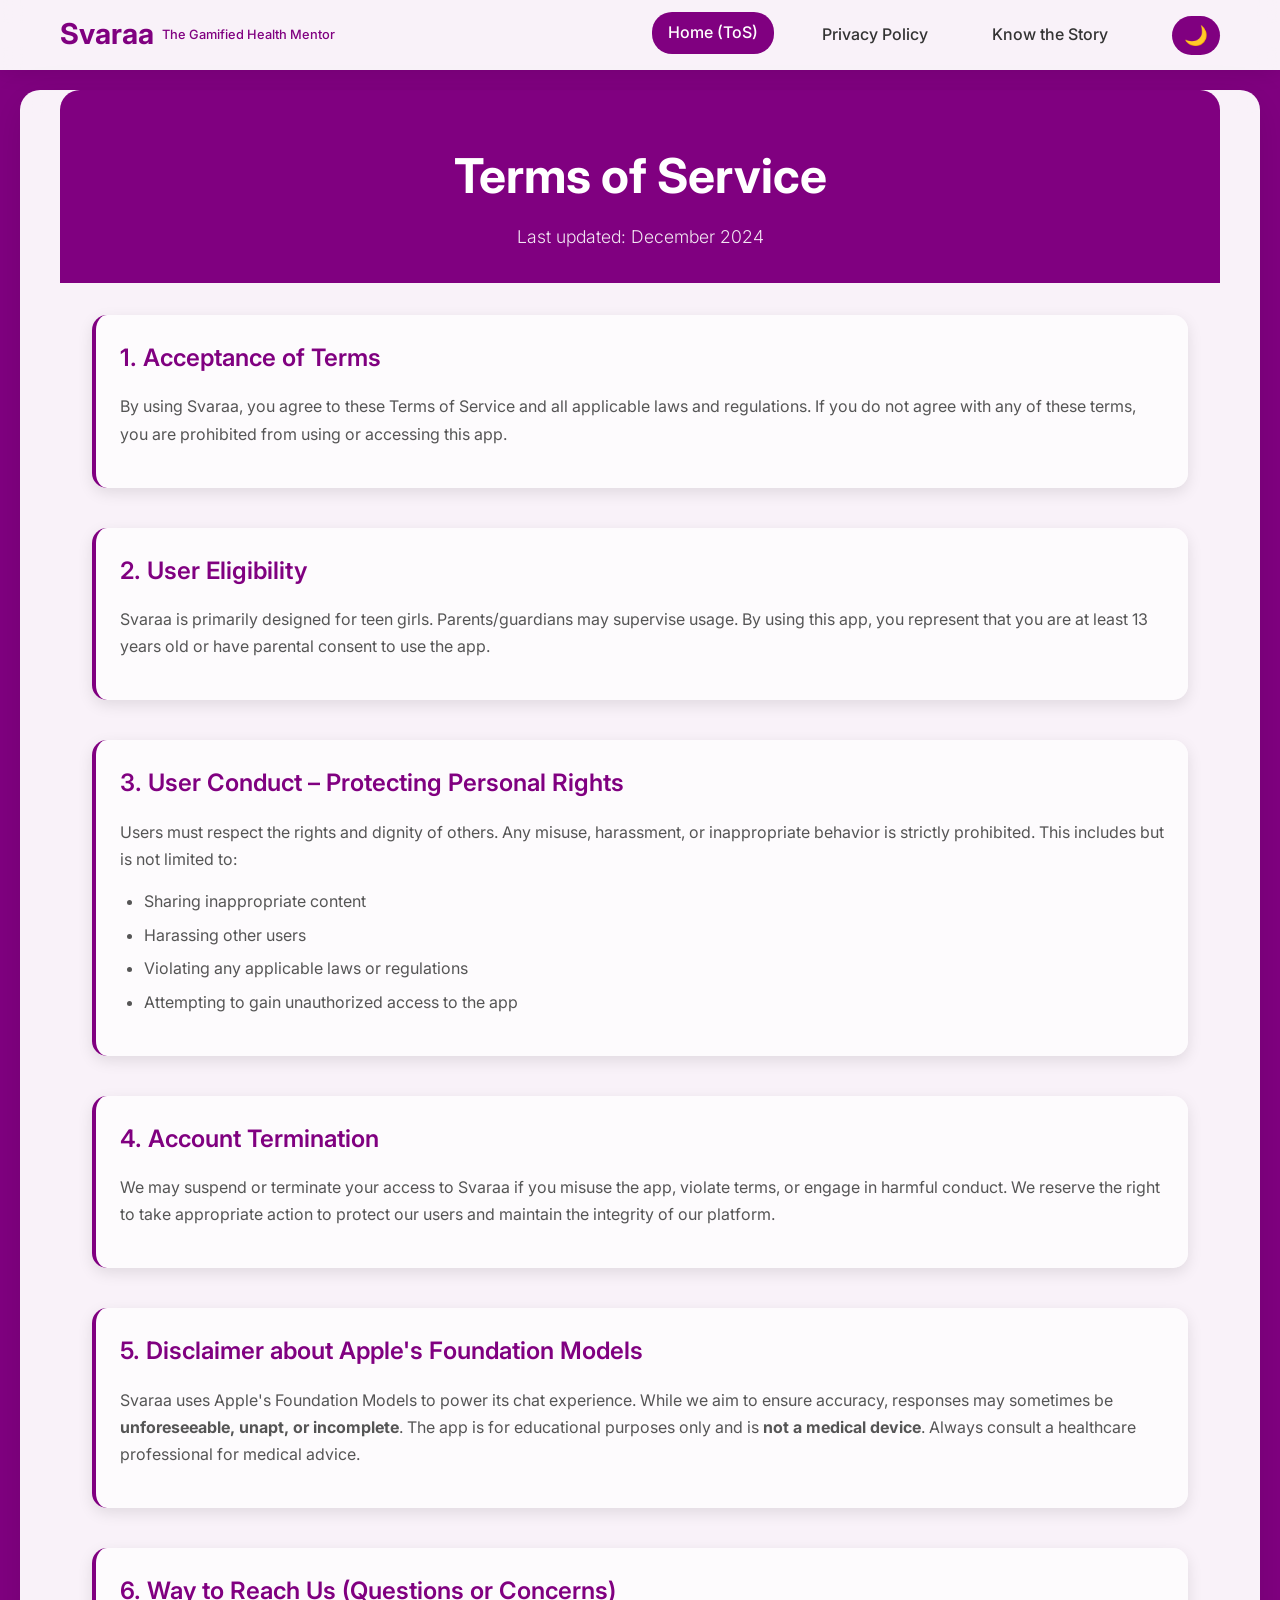
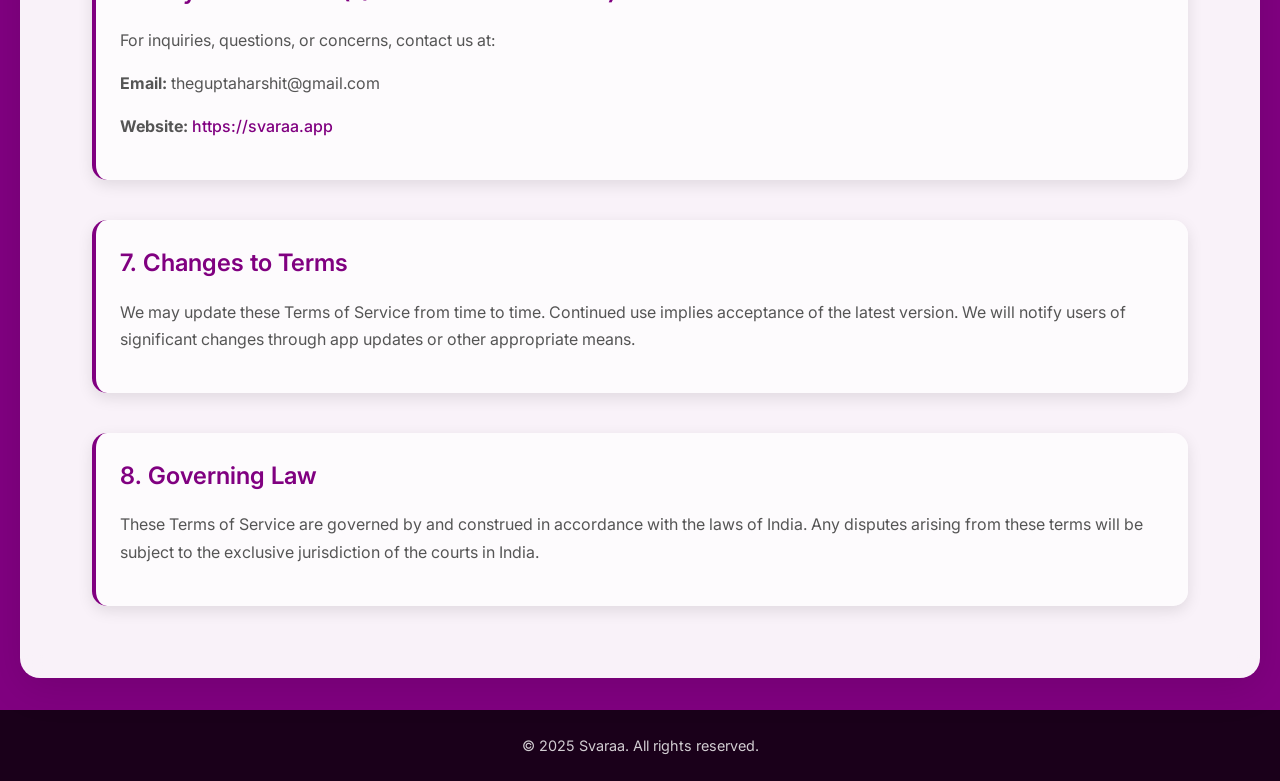
==== index.html @ 9fba9052 "Initial commit" ====
<!DOCTYPE html>
<html lang="en">
<head>
    <meta charset="UTF-8">
    <meta name="viewport" content="width=device-width, initial-scale=1.0">
    <title>Terms of Service - Svaraa</title>
    <link rel="stylesheet" href="style.css">
    <link href="https://fonts.googleapis.com/css2?family=Inter:wght@300;400;500;600;700&display=swap" rel="stylesheet">
</head>
<body>
    <nav class="navbar">
        <div class="nav-container">
            <div class="nav-logo">
                <h2>Svaraa</h2>
                <span class="tagline">The Gamified Health Mentor</span>
            </div>
            <div class="nav-menu" id="nav-menu">
                <a href="index.html" class="nav-link active">Home (ToS)</a>
                <a href="privacy.html" class="nav-link">Privacy Policy</a>
                <a href="story.html" class="nav-link">Know the Story</a>
                <button class="theme-toggle" id="theme-toggle" aria-label="Toggle theme">
                    <span id="theme-icon">🌙</span>
                </button>
            </div>
            <div class="hamburger" id="hamburger">
                <span class="bar"></span>
                <span class="bar"></span>
                <span class="bar"></span>
            </div>
        </div>
    </nav>

    <main class="main-content">
        <div class="container">
            <header class="page-header">
                <h1>Terms of Service</h1>
                <p class="subtitle">Last updated: December 2024</p>
            </header>

            <div class="content">
                <section class="terms-section">
                    <h2>1. Acceptance of Terms</h2>
                    <p>By using Svaraa, you agree to these Terms of Service and all applicable laws and regulations. If you do not agree with any of these terms, you are prohibited from using or accessing this app.</p>
                </section>

                <section class="terms-section">
                    <h2>2. User Eligibility</h2>
                    <p>Svaraa is primarily designed for teen girls. Parents/guardians may supervise usage. By using this app, you represent that you are at least 13 years old or have parental consent to use the app.</p>
                </section>

                <section class="terms-section">
                    <h2>3. User Conduct – Protecting Personal Rights</h2>
                    <p>Users must respect the rights and dignity of others. Any misuse, harassment, or inappropriate behavior is strictly prohibited. This includes but is not limited to:</p>
                    <ul>
                        <li>Sharing inappropriate content</li>
                        <li>Harassing other users</li>
                        <li>Violating any applicable laws or regulations</li>
                        <li>Attempting to gain unauthorized access to the app</li>
                    </ul>
                </section>

                <section class="terms-section">
                    <h2>4. Account Termination</h2>
                    <p>We may suspend or terminate your access to Svaraa if you misuse the app, violate terms, or engage in harmful conduct. We reserve the right to take appropriate action to protect our users and maintain the integrity of our platform.</p>
                </section>

                <section class="terms-section">
                    <h2>5. Disclaimer about Apple's Foundation Models</h2>
                    <p>Svaraa uses Apple's Foundation Models to power its chat experience. While we aim to ensure accuracy, responses may sometimes be <strong>unforeseeable, unapt, or incomplete</strong>. The app is for educational purposes only and is <strong>not a medical device</strong>. Always consult a healthcare professional for medical advice.</p>
                </section>

                <section class="terms-section">
                    <h2>6. Way to Reach Us (Questions or Concerns)</h2>
                    <p>For inquiries, questions, or concerns, contact us at:</p>
                    <p><strong>Email:</strong> theguptaharshit@gmail.com</p>
                    <p><strong>Website:</strong> <a href="https://svaraa.app" class="link">https://svaraa.app</a></p>
                </section>

                <section class="terms-section">
                    <h2>7. Changes to Terms</h2>
                    <p>We may update these Terms of Service from time to time. Continued use implies acceptance of the latest version. We will notify users of significant changes through app updates or other appropriate means.</p>
                </section>

                <section class="terms-section">
                    <h2>8. Governing Law</h2>
                    <p>These Terms of Service are governed by and construed in accordance with the laws of India. Any disputes arising from these terms will be subject to the exclusive jurisdiction of the courts in India.</p>
                </section>
            </div>
        </div>
    </main>

    <footer class="footer">
        <div class="container">
            <p>&copy; 2025 Svaraa. All rights reserved.</p>
        </div>
    </footer>

    <script src="script.js"></script>
</body>
</html>
---- style.css ----
/* CSS Variables for Theme Support */
:root {
    /* Light Theme */
    --bg-primary: #800080;
    --bg-secondary: rgba(255, 255, 255, 0.95);
    --bg-tertiary: rgba(255, 255, 255, 0.7);
    --text-primary: #333;
    --text-secondary: #555;
    --text-accent: #800080;
    --text-light: #666;
    --border-color: #800080;
    --shadow-color: rgba(0, 0, 0, 0.1);
    --shadow-accent: rgba(128, 0, 128, 0.3);
    --navbar-bg: rgba(255, 255, 255, 0.95);
    --card-bg: rgba(255, 255, 255, 0.9);
    --primary-color: #800080;
    --primary-hover: #6a006a;
}

[data-theme="dark"] {
    /* Dark Theme */
    --bg-primary: #1a0d3a;
    --bg-secondary: rgba(30, 30, 30, 0.95);
    --bg-tertiary: rgba(40, 40, 40, 0.7);
    --text-primary: #e0e0e0;
    --text-secondary: #b0b0b0;
    --text-accent: #e851e8;
    --text-light: #999;
    --border-color: #e851e8;
    --shadow-color: rgba(0, 0, 0, 0.3);
    --shadow-accent: rgba(232, 81, 232, 0.2);
    --navbar-bg: rgba(30, 30, 30, 0.95);
    --card-bg: rgba(40, 40, 40, 0.9);
    --primary-color: #e851e8;
    --primary-hover: #d147d1;
}

/* Dark theme specific feature card styles */
[data-theme="dark"] .feature-card {
    background: var(--primary-color);
    color: white;
}

[data-theme="dark"] .feature-card h3 {
    color: white;
    text-shadow: 0 1px 3px rgba(0, 0, 0, 0.5);
}

[data-theme="dark"] .feature-card p {
    color: rgba(255, 255, 255, 0.95);
    text-shadow: 0 1px 3px rgba(0, 0, 0, 0.4);
}

/* Reset and Base Styles */
* {
    margin: 0;
    padding: 0;
    box-sizing: border-box;
}

body {
    font-family: 'Inter', sans-serif;
    line-height: 1.6;
    color: var(--text-primary);
    background: var(--bg-primary);
    min-height: 100vh;
    transition: background 0.3s ease, color 0.3s ease;
}

.container {
    max-width: 1200px;
    margin: 0 auto;
    padding: 0 20px;
}

/* Navigation */
.navbar {
    background: var(--navbar-bg);
    backdrop-filter: blur(10px);
    box-shadow: 0 2px 20px var(--shadow-color);
    position: sticky;
    top: 0;
    z-index: 1000;
    transition: background 0.3s ease, box-shadow 0.3s ease;
}

.nav-container {
    max-width: 1200px;
    margin: 0 auto;
    padding: 0 20px;
    display: flex;
    justify-content: space-between;
    align-items: center;
    height: 70px;
}

.nav-logo {
    display: flex;
    align-items: center;
    gap: 0.5rem;
}

.nav-logo img {
    width: 40px;
    height: 40px;
    border-radius: 8px;
    transition: transform 0.3s ease;
}

.nav-logo img:hover {
    transform: scale(1.1);
}

.nav-logo h2 {
    color: var(--text-accent);
    font-size: 1.8rem;
    font-weight: 700;
    margin-bottom: 2px;
    transition: color 0.3s ease;
}

.tagline {
    font-size: 0.8rem;
    color: var(--border-color);
    font-weight: 500;
    transition: color 0.3s ease;
}

.nav-menu {
    display: flex;
    gap: 2rem;
    align-items: center;
}

/* Theme Toggle Button */
.theme-toggle {
    background: var(--primary-color);
    border: none;
    color: white;
    padding: 8px 12px;
    border-radius: 20px;
    cursor: pointer;
    font-size: 1.2rem;
    transition: all 0.3s ease;
    margin-left: 1rem;
}

.theme-toggle:hover {
    background: var(--primary-hover);
    transform: scale(1.1);
    box-shadow: 0 4px 15px var(--shadow-accent);
}

.nav-link {
    text-decoration: none;
    color: var(--text-primary);
    font-weight: 500;
    padding: 8px 16px;
    border-radius: 20px;
    transition: all 0.3s ease;
    position: relative;
}

.nav-link:hover,
.nav-link.active {
    background: var(--primary-color);
    color: white;
    transform: translateY(-2px);
}

.hamburger {
    display: none;
    flex-direction: column;
    cursor: pointer;
    gap: 4px;
}

.bar {
    width: 25px;
    height: 3px;
    background: var(--text-accent);
    border-radius: 2px;
    transition: 0.3s;
}

/* Main Content */
.main-content {
    background: var(--bg-secondary);
    margin: 20px;
    border-radius: 20px;
    box-shadow: 0 10px 40px var(--shadow-color);
    backdrop-filter: blur(10px);
    min-height: calc(100vh - 140px);
    transition: background 0.3s ease, box-shadow 0.3s ease;
}

.page-header {
    text-align: center;
    padding: 3rem 0 2rem;
    background: var(--primary-color);
    color: white;
    border-radius: 20px 20px 0 0;
    margin-bottom: 2rem;
    transition: background 0.3s ease;
}

.page-header h1 {
    font-size: 3rem;
    font-weight: 700;
    margin-bottom: 0.5rem;
}

.subtitle {
    font-size: 1.1rem;
    opacity: 0.9;
    font-weight: 300;
}

.content {
    padding: 0 2rem 2rem;
}

/* Terms and Privacy Sections */
.terms-section,
.privacy-section,
.story-section {
    margin-bottom: 2.5rem;
    padding: 1.5rem;
    background: var(--bg-tertiary);
    border-radius: 15px;
    border-left: 4px solid var(--border-color);
    box-shadow: 0 5px 15px var(--shadow-color);
    transition: background 0.3s ease, box-shadow 0.3s ease;
}

.terms-section h2,
.privacy-section h2,
.story-section h2 {
    color: var(--text-accent);
    font-size: 1.5rem;
    margin-bottom: 1rem;
    font-weight: 600;
    transition: color 0.3s ease;
}

.terms-section p,
.privacy-section p,
.story-section p {
    margin-bottom: 1rem;
    color: var(--text-secondary);
    line-height: 1.7;
    transition: color 0.3s ease;
}

.terms-section ul,
.privacy-section ul {
    margin-left: 1.5rem;
    margin-bottom: 1rem;
}

.terms-section li,
.privacy-section li {
    margin-bottom: 0.5rem;
    color: var(--text-secondary);
    transition: color 0.3s ease;
}

.link {
    color: var(--border-color);
    text-decoration: none;
    font-weight: 500;
    transition: color 0.3s ease;
}

.link:hover {
    color: var(--text-accent);
}

/* Story Page Specific Styles */
.developer-photo {
    text-align: center;
    margin-bottom: 2rem;
}

.developer-img {
    width: 200px;
    height: 200px;
    border-radius: 50%;
    object-fit: cover;
    border: 4px solid #e851e8;
    box-shadow: 0 10px 30px rgba(232, 81, 232, 0.3);
}

.features-grid {
    display: grid;
    grid-template-columns: repeat(auto-fit, minmax(250px, 1fr));
    gap: 1.5rem;
    margin: 2rem 0;
}

.feature-card {
    background: var(--primary-color);
    color: white;
    padding: 1.5rem;
    border-radius: 15px;
    text-align: center;
    box-shadow: 0 10px 25px var(--shadow-accent);
    transition: transform 0.3s ease;
}

.feature-card h3 {
    color: white;
    font-size: 1.2rem;
    margin-bottom: 1rem;
    font-weight: 600;
    text-shadow: 0 1px 2px rgba(0, 0, 0, 0.3);
}

.feature-card p {
    color: rgba(255, 255, 255, 0.95);
    line-height: 1.6;
    text-shadow: 0 1px 2px rgba(0, 0, 0, 0.2);
}

.feature-card:hover {
    transform: translateY(-5px);
}

.feature-card h3 {
    font-size: 1.2rem;
    margin-bottom: 1rem;
    font-weight: 600;
}

.links-grid {
    display: grid;
    grid-template-columns: repeat(auto-fit, minmax(200px, 1fr));
    gap: 1.5rem;
    margin: 2rem 0;
}

.link-card {
    background: var(--card-bg);
    padding: 1.5rem;
    border-radius: 15px;
    text-decoration: none;
    color: var(--text-primary);
    text-align: center;
    border: 2px solid transparent;
    transition: all 0.3s ease;
    box-shadow: 0 5px 15px var(--shadow-color);
}

.link-card:hover {
    border-color: var(--border-color);
    transform: translateY(-3px);
    box-shadow: 0 10px 25px var(--shadow-accent);
}

.link-card h3 {
    color: var(--text-accent);
    margin-bottom: 0.5rem;
    font-weight: 600;
    transition: color 0.3s ease;
}

.link-card p {
    color: var(--text-light);
    font-size: 0.9rem;
    transition: color 0.3s ease;
}

/* Video Container */
.video-container {
    margin: 2rem 0;
    text-align: center;
}

.video-container h3 {
    color: var(--text-accent);
    margin-bottom: 1.5rem;
    font-size: 1.3rem;
    font-weight: 600;
}

.video-wrapper {
    position: relative;
    width: 100%;
    height: 0;
    padding-bottom: 56.25%; /* 16:9 aspect ratio */
    border-radius: 15px;
    overflow: hidden;
    box-shadow: 0 10px 30px var(--shadow-color);
    background: var(--card-bg);
}

.video-wrapper iframe {
    position: absolute;
    top: 0;
    left: 0;
    width: 100%;
    height: 100%;
    border: none;
}

/* Footer */
.footer {
    background: rgba(0, 0, 0, 0.8);
    color: white;
    text-align: center;
    padding: 1.5rem 0;
    margin-top: 2rem;
}

.footer p {
    font-size: 0.9rem;
    opacity: 0.8;
}

/* Mobile Responsive Design */
@media (max-width: 768px) {
    .nav-menu {
        position: fixed;
        left: -100%;
        top: 70px;
        flex-direction: column;
        background: var(--navbar-bg);
        width: 100%;
        text-align: center;
        transition: 0.3s;
        box-shadow: 0 10px 27px var(--shadow-color);
        padding: 2rem 0;
        gap: 1rem;
        backdrop-filter: blur(10px);
    }

    .nav-menu.active {
        left: 0;
    }

    .hamburger {
        display: flex;
    }

    .hamburger.active .bar:nth-child(2) {
        opacity: 0;
    }

    .hamburger.active .bar:nth-child(1) {
        transform: translateY(7px) rotate(45deg);
    }

    .hamburger.active .bar:nth-child(3) {
        transform: translateY(-7px) rotate(-45deg);
    }

    .main-content {
        margin: 10px;
        border-radius: 15px;
    }

    .page-header h1 {
        font-size: 2.2rem;
    }

    .content {
        padding: 0 1rem 1rem;
    }

    .terms-section,
    .privacy-section,
    .story-section {
        padding: 1rem;
        margin-bottom: 1.5rem;
    }

    .features-grid,
    .links-grid {
        grid-template-columns: 1fr;
        gap: 1rem;
    }

    .developer-img {
        width: 150px;
        height: 150px;
    }
}

@media (max-width: 480px) {
    .nav-container {
        padding: 0 15px;
    }

    .nav-logo h2 {
        font-size: 1.5rem;
    }

    .tagline {
        font-size: 0.7rem;
    }

    .page-header h1 {
        font-size: 1.8rem;
    }

    .page-header {
        padding: 2rem 0 1.5rem;
    }

    .terms-section h2,
    .privacy-section h2,
    .story-section h2 {
        font-size: 1.3rem;
    }

    .developer-img {
        width: 120px;
        height: 120px;
    }
}

/* Smooth scrolling */
html {
    scroll-behavior: smooth;
}

/* Focus states for accessibility */
.nav-link:focus,
.link:focus,
.link-card:focus {
    outline: 2px solid #e851e8;
    outline-offset: 2px;
}

/* Loading animation */
@keyframes fadeIn {
    from {
        opacity: 0;
        transform: translateY(20px);
    }
    to {
        opacity: 1;
        transform: translateY(0);
    }
}

.terms-section,
.privacy-section,
.story-section {
    animation: fadeIn 0.6s ease-out;
}
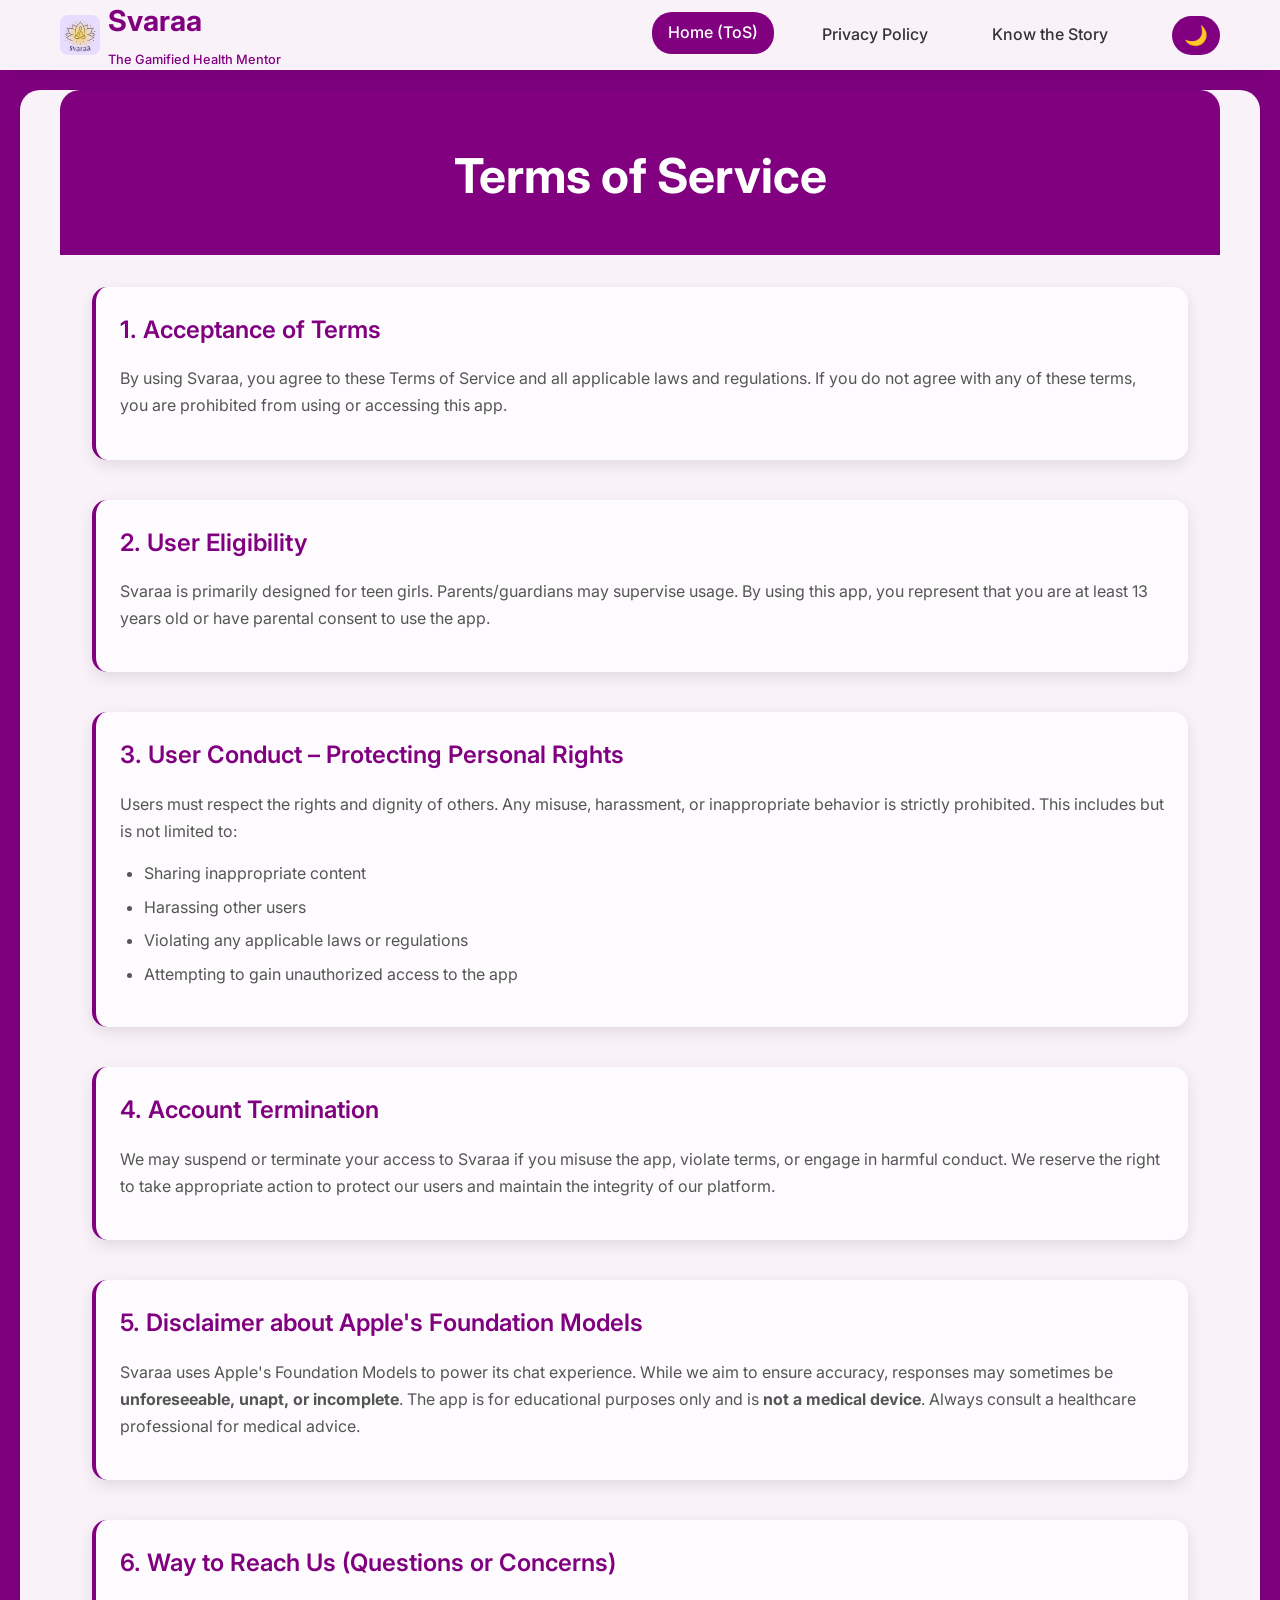
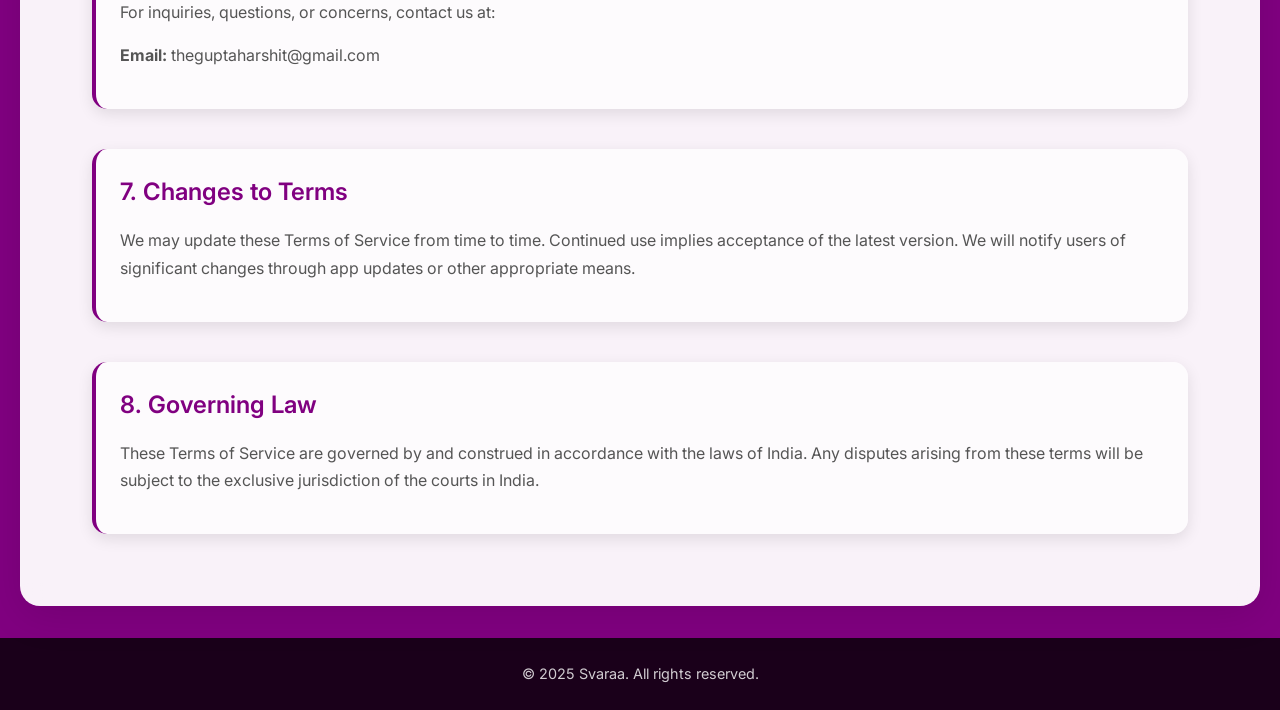
==== commit 8932776b: "Updated" ====
--- a/index.html
+++ b/index.html
@@ -11,8 +11,11 @@
     <nav class="navbar">
         <div class="nav-container">
             <div class="nav-logo">
-                <h2>Svaraa</h2>
-                <span class="tagline">The Gamified Health Mentor</span>
+                <img src="App-Logo.png" alt="Svaraa Logo" class="logo">
+                <div>
+                    <h2>Svaraa</h2>
+                    <span class="tagline">The Gamified Health Mentor</span>
+                </div>
             </div>
             <div class="nav-menu" id="nav-menu">
                 <a href="index.html" class="nav-link active">Home (ToS)</a>
@@ -34,7 +37,6 @@
         <div class="container">
             <header class="page-header">
                 <h1>Terms of Service</h1>
-                <p class="subtitle">Last updated: December 2024</p>
             </header>
 
             <div class="content">
@@ -73,7 +75,6 @@
                     <h2>6. Way to Reach Us (Questions or Concerns)</h2>
                     <p>For inquiries, questions, or concerns, contact us at:</p>
                     <p><strong>Email:</strong> theguptaharshit@gmail.com</p>
-                    <p><strong>Website:</strong> <a href="https://svaraa.app" class="link">https://svaraa.app</a></p>
                 </section>
 
                 <section class="terms-section">
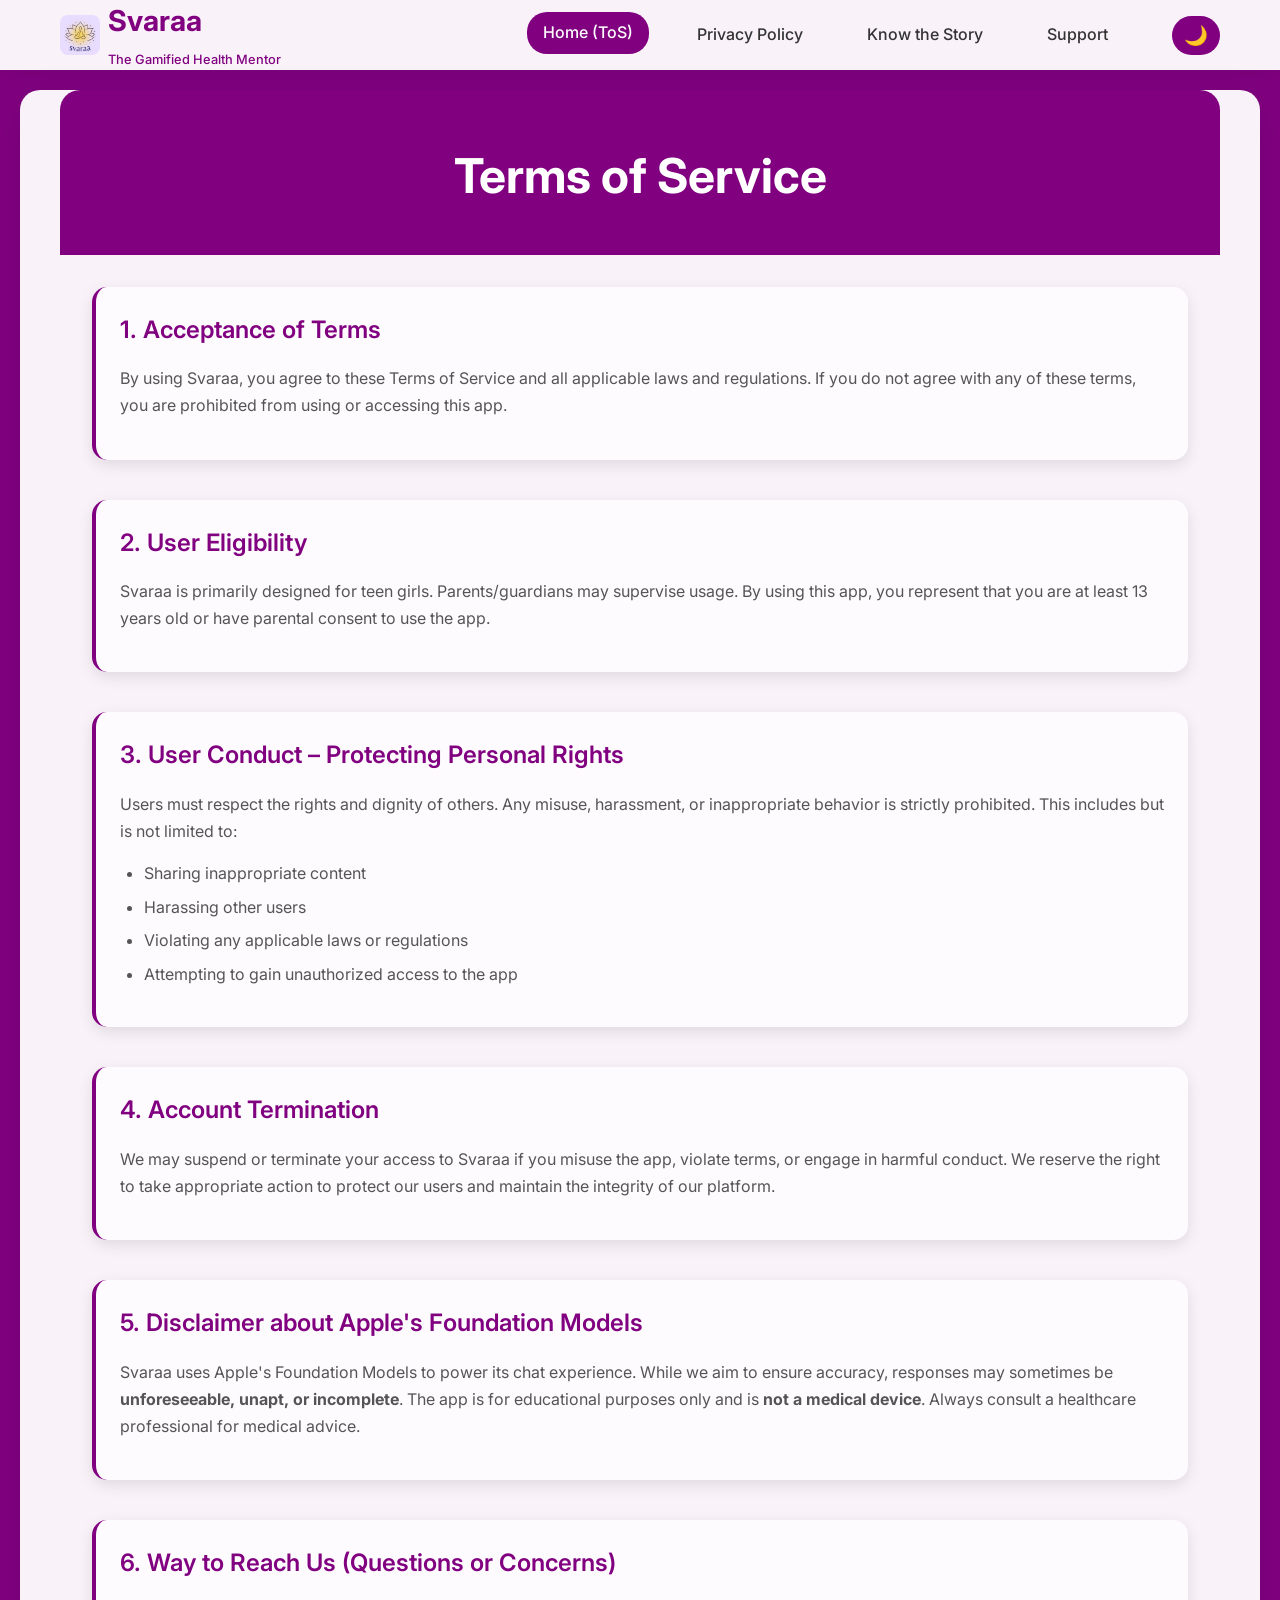
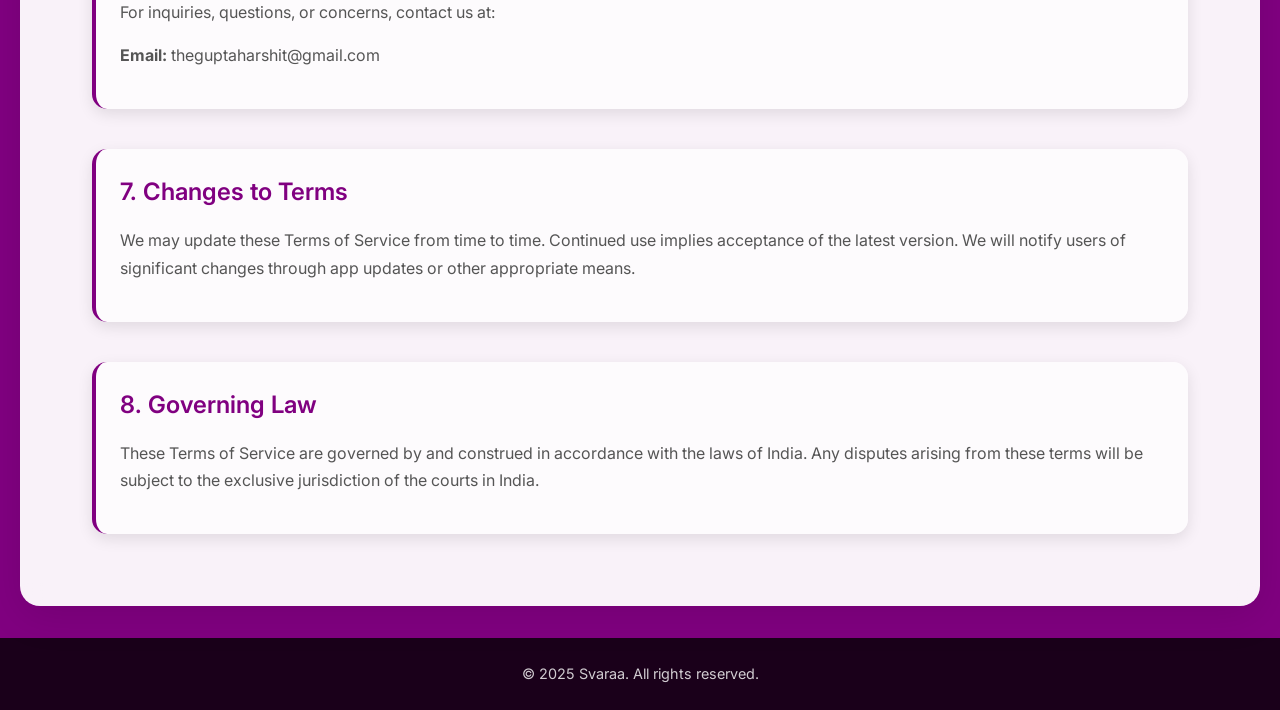
==== commit 677ad74c: "Added support to contact (contact form)" ====
--- a/index.html
+++ b/index.html
@@ -21,6 +21,7 @@
                 <a href="index.html" class="nav-link active">Home (ToS)</a>
                 <a href="privacy.html" class="nav-link">Privacy Policy</a>
                 <a href="story.html" class="nav-link">Know the Story</a>
+                <a href="support.html" class="nav-link">Support</a>
                 <button class="theme-toggle" id="theme-toggle" aria-label="Toggle theme">
                     <span id="theme-icon">🌙</span>
                 </button>
--- a/style.css
+++ b/style.css
@@ -265,6 +265,18 @@
     transition: color 0.3s ease;
 }
 
+.story-section ul {
+    margin-left: 1.5rem;
+    margin-bottom: 1rem;
+}
+
+.terms-section li,
+.story-section li {
+    margin-bottom: 0.5rem;
+    color: var(--text-secondary);
+    transition: color 0.3s ease;
+}
+
 .link {
     color: var(--border-color);
     text-decoration: none;
@@ -549,3 +561,71 @@
 .story-section {
     animation: fadeIn 0.6s ease-out;
 }
+
+/* Form Styles */
+.support-form {
+    display: flex;
+    flex-direction: column;
+    gap: 1.5rem;
+    max-width: 600px;
+    margin: 0 auto;
+}
+
+.form-group {
+    display: flex;
+    flex-direction: column;
+    gap: 0.5rem;
+}
+
+.form-group label {
+    font-weight: 500;
+    color: var(--text-primary);
+}
+
+.form-input, .form-textarea {
+    padding: 10px 15px;
+    border: 2px solid var(--border-color);
+    border-radius: 10px;
+    background: var(--bg-secondary);
+    color: var(--text-primary);
+    font-family: 'Inter', sans-serif;
+    font-size: 1rem;
+    transition: all 0.3s ease;
+}
+
+.form-input:focus, .form-textarea:focus {
+    outline: none;
+    border-color: var(--text-accent);
+    box-shadow: 0 0 0 3px var(--shadow-accent);
+}
+
+.form-textarea {
+    resize: vertical;
+    min-height: 120px;
+}
+
+.submit-btn {
+    background: var(--primary-color);
+    color: white;
+    border: none;
+    padding: 12px 24px;
+    border-radius: 20px;
+    font-size: 1.1rem;
+    font-weight: 600;
+    cursor: pointer;
+    transition: all 0.3s ease;
+    align-self: flex-start;
+}
+
+.submit-btn:hover {
+    background: var(--primary-hover);
+    transform: translateY(-2px);
+    box-shadow: 0 5px 15px var(--shadow-accent);
+}
+
+[data-theme="dark"] .form-input, [data-theme="dark"] .form-textarea {
+    border-color: var(--bg-tertiary);
+}
+[data-theme="dark"] .form-input:focus, [data-theme="dark"] .form-textarea:focus {
+    border-color: var(--primary-color);
+}
